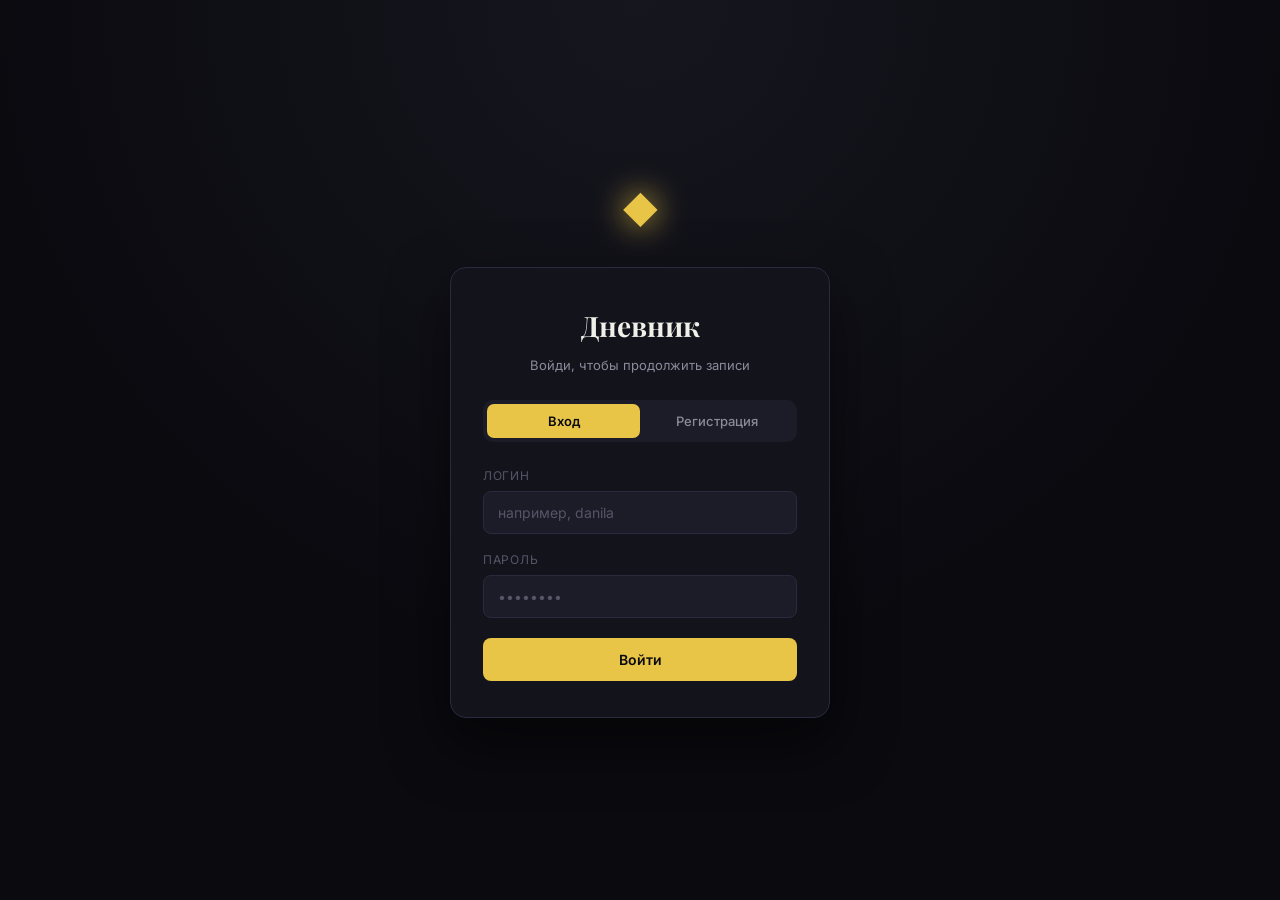
==== templates/login.html @ f40a713b "Create login.html" ====
<!DOCTYPE html>
<html lang="ru">
<head>
    <meta charset="UTF-8">
    <meta name="viewport" content="width=device-width, initial-scale=1.0">
    <title>Вход — Личный дневник</title>
    <link rel="preconnect" href="https://fonts.googleapis.com">
    <link rel="preconnect" href="https://fonts.gstatic.com" crossorigin>
    <link href="https://fonts.googleapis.com/css2?family=Playfair+Display:ital,wght@0,400;0,600;0,700;1,400&family=Inter:wght@300;400;500;600&display=swap" rel="stylesheet">
    <link rel="stylesheet" href="/static/css/style.css">
    <link rel="stylesheet" href="/static/css/auth.css">
</head>
<body class="auth-body">

<div class="auth-wrapper">
    <div class="auth-decoration">◆</div>

    <div class="auth-card">
        <div class="auth-header">
            <h1 class="auth-title">Дневник</h1>
            <p class="auth-sub" id="auth-tab-label">Войди, чтобы продолжить записи</p>
        </div>

        <div class="auth-tabs">
            <button class="auth-tab active" data-tab="login">Вход</button>
            <button class="auth-tab" data-tab="register">Регистрация</button>
        </div>

        <form class="auth-form" id="auth-form">
            <div class="auth-field">
                <label class="auth-label">Логин</label>
                <input type="text" id="auth-username" class="auth-input" placeholder="например, danila" autocomplete="username" required>
            </div>
            <div class="auth-field">
                <label class="auth-label">Пароль</label>
                <input type="password" id="auth-password" class="auth-input" placeholder="••••••••" autocomplete="current-password" required>
            </div>

            <div class="auth-error" id="auth-error" style="display:none"></div>

            <button type="submit" class="auth-submit" id="auth-submit">Войти</button>
        </form>
    </div>
</div>

<script src="/static/js/auth.js"></script>
</body>
</html>
---- static/css/style.css ----
/* =============================================
   ЛИЧНЫЙ ДНЕВНИК — Premium Dark Design
   ============================================= */

*, *::before, *::after { box-sizing: border-box; margin: 0; padding: 0; }

:root {
    --bg:        #0A0A0F;
    --surface:   #13131C;
    --surface2:  #1C1C28;
    --surface3:  #252535;
    --border:    #2A2A3E;
    --border2:   #3A3A50;
    --gold:      #E8C547;
    --gold-dim:  #A88C2A;
    --gold-glow: rgba(232, 197, 71, 0.15);
    --text:      #F0EFE8;
    --text-muted: #8A8A9A;
    --text-dim:  #555568;
    --red:       #E05555;
    --green:     #4ECB71;
    --font-display: 'Playfair Display', Georgia, serif;
    --font-body:    'Inter', system-ui, sans-serif;
    --radius:    10px;
    --transition: 0.2s cubic-bezier(0.4, 0, 0.2, 1);
}

html, body {
    height: 100%;
    background: var(--bg);
    color: var(--text);
    font-family: var(--font-body);
    font-size: 15px;
    line-height: 1.6;
    -webkit-font-smoothing: antialiased;
    overflow: hidden;
}

/* ── LAYOUT ─────────────────────────────────── */
.app-wrapper {
    display: flex;
    height: 100vh;
    width: 100vw;
    overflow: hidden;
}

/* ── SIDEBAR ─────────────────────────────────── */
.sidebar {
    width: 320px;
    min-width: 320px;
    background: var(--surface);
    border-right: 1px solid var(--border);
    display: flex;
    flex-direction: column;
    overflow: hidden;
}

.sidebar-header {
    padding: 24px 24px 20px;
    border-bottom: 1px solid var(--border);
}

.logo {
    display: flex;
    align-items: center;
    gap: 12px;
}

.logo-icon {
    color: var(--gold);
    font-size: 22px;
    line-height: 1;
    filter: drop-shadow(0 0 8px var(--gold));
}

.logo-text {
    display: flex;
    flex-direction: column;
}

.logo-title {
    font-family: var(--font-display);
    font-size: 20px;
    font-weight: 600;
    color: var(--text);
    letter-spacing: 0.02em;
}

.logo-sub {
    font-size: 11px;
    color: var(--text-dim);
    text-transform: uppercase;
    letter-spacing: 0.1em;
    margin-top: 1px;
}

/* Stats */
.sidebar-stats {
    display: flex;
    align-items: center;
    gap: 0;
    padding: 16px 24px;
    border-bottom: 1px solid var(--border);
}

.stat-item {
    display: flex;
    flex-direction: column;
    flex: 1;
}

.stat-num {
    font-family: var(--font-display);
    font-size: 26px;
    font-weight: 700;
    color: var(--gold);
    line-height: 1;
}

.stat-label {
    font-size: 11px;
    color: var(--text-dim);
    text-transform: uppercase;
    letter-spacing: 0.08em;
    margin-top: 3px;
}

.stat-divider {
    width: 1px;
    height: 36px;
    background: var(--border);
    margin: 0 20px;
}

/* New button */
.btn-new {
    margin: 16px 16px 0;
    padding: 13px 20px;
    background: var(--gold);
    color: #0A0A0F;
    border: none;
    border-radius: var(--radius);
    font-family: var(--font-body);
    font-size: 14px;
    font-weight: 600;
    cursor: pointer;
    display: flex;
    align-items: center;
    gap: 8px;
    transition: var(--transition);
    letter-spacing: 0.02em;
}

.btn-new:hover {
    background: #F0D060;
    transform: translateY(-1px);
    box-shadow: 0 4px 20px var(--gold-glow);
}

.btn-new-icon {
    font-size: 20px;
    font-weight: 300;
    line-height: 1;
}

/* Controls */
.sidebar-controls {
    padding: 16px 16px 8px;
    display: flex;
    flex-direction: column;
    gap: 10px;
}

.search-wrap {
    position: relative;
    display: flex;
    align-items: center;
}

.search-icon {
    position: absolute;
    left: 12px;
    color: var(--text-dim);
    font-size: 16px;
    pointer-events: none;
}

.search-input {
    width: 100%;
    padding: 10px 36px 10px 36px;
    background: var(--surface2);
    border: 1px solid var(--border);
    border-radius: 8px;
    color: var(--text);
    font-family: var(--font-body);
    font-size: 13px;
    outline: none;
    transition: var(--transition);
}

.search-input::placeholder { color: var(--text-dim); }

.search-input:focus {
    border-color: var(--gold-dim);
    background: var(--surface3);
}

.search-clear {
    position: absolute;
    right: 10px;
    background: none;
    border: none;
    color: var(--text-dim);
    font-size: 18px;
    cursor: pointer;
    padding: 2px 4px;
    line-height: 1;
    transition: var(--transition);
}
.search-clear:hover { color: var(--text); }

.sort-wrap {
    display: flex;
    align-items: center;
    gap: 10px;
}

.sort-label {
    font-size: 12px;
    color: var(--text-dim);
    white-space: nowrap;
}

.sort-btns {
    display: flex;
    gap: 4px;
}

.sort-btn {
    padding: 5px 12px;
    background: transparent;
    border: 1px solid var(--border);
    border-radius: 6px;
    color: var(--text-muted);
    font-size: 12px;
    cursor: pointer;
    transition: var(--transition);
}

.sort-btn:hover { border-color: var(--border2); color: var(--text); }

.sort-btn.active {
    background: var(--surface3);
    border-color: var(--gold-dim);
    color: var(--gold);
}

/* Notes list */
.notes-list {
    flex: 1;
    overflow-y: auto;
    padding: 8px 8px 16px;
}

.notes-list::-webkit-scrollbar { width: 4px; }
.notes-list::-webkit-scrollbar-track { background: transparent; }
.notes-list::-webkit-scrollbar-thumb { background: var(--border2); border-radius: 2px; }

.note-card {
    padding: 14px 16px;
    border-radius: 8px;
    cursor: pointer;
    transition: var(--transition);
    border: 1px solid transparent;
    position: relative;
    margin-bottom: 4px;
    overflow: hidden;
}

.note-card::before {
    content: '';
    position: absolute;
    left: 0; top: 0; bottom: 0;
    width: 3px;
    background: var(--gold);
    border-radius: 0 2px 2px 0;
    opacity: 0;
    transition: var(--transition);
}

.note-card:hover {
    background: var(--surface2);
    border-color: var(--border);
}

.note-card:hover::before { opacity: 0.6; }

.note-card.active {
    background: var(--surface2);
    border-color: var(--border2);
}

.note-card.active::before { opacity: 1; }

.note-card-title {
    font-size: 14px;
    font-weight: 500;
    color: var(--text);
    white-space: nowrap;
    overflow: hidden;
    text-overflow: ellipsis;
    margin-bottom: 4px;
}

.note-card-preview {
    font-size: 12px;
    color: var(--text-muted);
    white-space: nowrap;
    overflow: hidden;
    text-overflow: ellipsis;
    line-height: 1.4;
}

.note-card-footer {
    display: flex;
    align-items: center;
    justify-content: space-between;
    margin-top: 8px;
}

.note-card-date {
    font-size: 11px;
    color: var(--text-dim);
    font-variant-numeric: tabular-nums;
}

.note-card-mood {
    font-size: 13px;
}

.empty-state-sidebar {
    padding: 32px 16px;
    text-align: center;
    color: var(--text-dim);
    font-size: 13px;
}

/* ── MAIN AREA ─────────────────────────────────── */
.main-area {
    flex: 1;
    overflow: hidden;
    position: relative;
    background: var(--bg);
}

/* Welcome */
.welcome-screen {
    height: 100%;
    display: flex;
    align-items: center;
    justify-content: center;
}

.welcome-content {
    text-align: center;
    max-width: 420px;
    padding: 40px;
    animation: fadeInUp 0.5s ease;
}

.welcome-decoration {
    font-size: 48px;
    color: var(--gold);
    filter: drop-shadow(0 0 20px var(--gold));
    margin-bottom: 24px;
    animation: pulse 3s ease infinite;
}

@keyframes pulse {
    0%, 100% { opacity: 0.8; filter: drop-shadow(0 0 12px var(--gold)); }
    50% { opacity: 1; filter: drop-shadow(0 0 24px var(--gold)); }
}

.welcome-title {
    font-family: var(--font-display);
    font-size: 42px;
    font-weight: 600;
    line-height: 1.2;
    color: var(--text);
    margin-bottom: 16px;
}

.welcome-title em {
    color: var(--gold);
    font-style: italic;
}

.welcome-sub {
    color: var(--text-muted);
    font-size: 15px;
    margin-bottom: 32px;
}

.btn-welcome {
    padding: 14px 32px;
    background: transparent;
    border: 1px solid var(--gold);
    border-radius: var(--radius);
    color: var(--gold);
    font-family: var(--font-body);
    font-size: 14px;
    font-weight: 500;
    cursor: pointer;
    transition: var(--transition);
    letter-spacing: 0.05em;
}

.btn-welcome:hover {
    background: var(--gold-glow);
    box-shadow: 0 0 30px var(--gold-glow);
}

/* Note View */
.note-view {
    height: 100%;
    display: flex;
    flex-direction: column;
    animation: fadeInUp 0.3s ease;
}

.note-toolbar {
    padding: 20px 40px;
    display: flex;
    align-items: center;
    justify-content: space-between;
    border-bottom: 1px solid var(--border);
    background: var(--surface);
}

.note-meta-top {
    display: flex;
    align-items: center;
    gap: 16px;
}

.note-date-display {
    font-size: 13px;
    color: var(--text-dim);
    font-variant-numeric: tabular-nums;
}

.note-mood-badge {
    font-size: 18px;
}

.note-actions {
    display: flex;
    gap: 8px;
}

.action-btn {
    display: flex;
    align-items: center;
    gap: 6px;
    padding: 8px 16px;
    border-radius: 8px;
    font-family: var(--font-body);
    font-size: 13px;
    font-weight: 500;
    cursor: pointer;
    transition: var(--transition);
    border: 1px solid var(--border);
}

.edit-btn {
    background: var(--surface2);
    color: var(--text-muted);
}

.edit-btn:hover {
    background: var(--surface3);
    border-color: var(--gold-dim);
    color: var(--gold);
}

.delete-btn {
    background: transparent;
    color: var(--text-dim);
}

.delete-btn:hover {
    background: rgba(224, 85, 85, 0.1);
    border-color: var(--red);
    color: var(--red);
}

.save-btn {
    background: var(--gold);
    color: #0A0A0F;
    border-color: var(--gold);
    font-weight: 600;
}

.save-btn:hover {
    background: #F0D060;
    box-shadow: 0 4px 16px var(--gold-glow);
}

.cancel-btn {
    background: transparent;
    color: var(--text-muted);
}

.cancel-btn:hover {
    background: var(--surface2);
    color: var(--text);
}

.note-content-area {
    flex: 1;
    overflow-y: auto;
    padding: 48px 64px;
}

.note-content-area::-webkit-scrollbar { width: 6px; }
.note-content-area::-webkit-scrollbar-track { background: transparent; }
.note-content-area::-webkit-scrollbar-thumb { background: var(--border2); border-radius: 3px; }

.note-title-display {
    font-family: var(--font-display);
    font-size: 40px;
    font-weight: 700;
    color: var(--text);
    line-height: 1.2;
    margin-bottom: 16px;
    letter-spacing: -0.01em;
}

.note-tags-display {
    display: flex;
    flex-wrap: wrap;
    gap: 6px;
    margin-bottom: 32px;
}

.tag-chip {
    padding: 3px 10px;
    background: var(--surface2);
    border: 1px solid var(--border);
    border-radius: 20px;
    font-size: 12px;
    color: var(--text-muted);
}

.note-body-display {
    font-family: var(--font-body);
    font-size: 16px;
    line-height: 1.85;
    color: var(--text);
    white-space: pre-wrap;
    word-wrap: break-word;
}

/* ── EDITOR ─────────────────────────────────── */
.note-editor {
    height: 100%;
    display: flex;
    flex-direction: column;
    animation: fadeInUp 0.3s ease;
}

.editor-toolbar {
    padding: 20px 40px;
    display: flex;
    align-items: center;
    justify-content: space-between;
    border-bottom: 1px solid var(--border);
    background: var(--surface);
}

.editor-mode-label {
    font-size: 13px;
    color: var(--text-dim);
    text-transform: uppercase;
    letter-spacing: 0.1em;
}

.editor-actions {
    display: flex;
    gap: 8px;
}

.editor-body {
    flex: 1;
    display: flex;
    flex-direction: column;
    padding: 32px 64px 24px;
    overflow-y: auto;
    gap: 0;
}

.editor-body::-webkit-scrollbar { width: 6px; }
.editor-body::-webkit-scrollbar-track { background: transparent; }
.editor-body::-webkit-scrollbar-thumb { background: var(--border2); border-radius: 3px; }

.editor-title-input {
    background: transparent;
    border: none;
    border-bottom: 1px solid var(--border);
    color: var(--text);
    font-family: var(--font-display);
    font-size: 36px;
    font-weight: 600;
    padding: 0 0 16px;
    margin-bottom: 20px;
    outline: none;
    transition: var(--transition);
    width: 100%;
}

.editor-title-input::placeholder { color: var(--text-dim); }

.editor-title-input:focus {
    border-bottom-color: var(--gold-dim);
}

.editor-meta-row {
    display: flex;
    align-items: center;
    gap: 32px;
    padding: 12px 0;
    border-bottom: 1px solid var(--border);
    margin-bottom: 24px;
    flex-wrap: wrap;
}

.meta-label {
    font-size: 12px;
    color: var(--text-dim);
    text-transform: uppercase;
    letter-spacing: 0.08em;
    margin-right: 8px;
}

.mood-select-wrap, .tags-wrap {
    display: flex;
    align-items: center;
}

.mood-options {
    display: flex;
    gap: 4px;
}

.mood-btn {
    padding: 4px 6px;
    background: transparent;
    border: 1px solid transparent;
    border-radius: 6px;
    font-size: 18px;
    cursor: pointer;
    transition: var(--transition);
    line-height: 1;
}

.mood-btn:hover {
    background: var(--surface2);
    border-color: var(--border);
    transform: scale(1.15);
}

.mood-btn.active {
    background: var(--surface2);
    border-color: var(--gold-dim);
    transform: scale(1.1);
}

.tags-input {
    background: transparent;
    border: 1px solid var(--border);
    border-radius: 6px;
    color: var(--text);
    font-family: var(--font-body);
    font-size: 13px;
    padding: 6px 12px;
    outline: none;
    width: 220px;
    transition: var(--transition);
}

.tags-input::placeholder { color: var(--text-dim); }
.tags-input:focus { border-color: var(--gold-dim); }

.editor-textarea {
    flex: 1;
    min-height: 300px;
    background: transparent;
    border: none;
    color: var(--text);
    font-family: var(--font-body);
    font-size: 16px;
    line-height: 1.85;
    resize: none;
    outline: none;
    width: 100%;
}

.editor-textarea::placeholder { color: var(--text-dim); }

.editor-footer {
    padding-top: 16px;
    border-top: 1px solid var(--border);
    margin-top: 16px;
    display: flex;
    justify-content: flex-end;
}

.char-count {
    font-size: 12px;
    color: var(--text-dim);
}

/* ── MODAL ─────────────────────────────────── */
.modal-overlay {
    position: fixed;
    inset: 0;
    background: rgba(0, 0, 0, 0.7);
    display: flex;
    align-items: center;
    justify-content: center;
    z-index: 1000;
    backdrop-filter: blur(4px);
    animation: fadeIn 0.2s ease;
}

.modal {
    background: var(--surface2);
    border: 1px solid var(--border2);
    border-radius: 14px;
    padding: 40px;
    max-width: 360px;
    width: 90%;
    text-align: center;
    animation: scaleIn 0.2s ease;
}

.modal-icon {
    font-size: 32px;
    color: var(--red);
    margin-bottom: 16px;
}

.modal-title {
    font-family: var(--font-display);
    font-size: 22px;
    font-weight: 600;
    margin-bottom: 10px;
    color: var(--text);
}

.modal-text {
    font-size: 14px;
    color: var(--text-muted);
    margin-bottom: 28px;
    line-height: 1.6;
}

.modal-btns {
    display: flex;
    gap: 10px;
    justify-content: center;
}

.modal-btn {
    padding: 11px 28px;
    border-radius: 8px;
    font-family: var(--font-body);
    font-size: 14px;
    font-weight: 500;
    cursor: pointer;
    transition: var(--transition);
    border: 1px solid var(--border);
}

.modal-btn.cancel {
    background: var(--surface3);
    color: var(--text-muted);
}

.modal-btn.cancel:hover {
    background: var(--surface);
    color: var(--text);
}

.modal-btn.confirm {
    background: var(--red);
    border-color: var(--red);
    color: white;
}

.modal-btn.confirm:hover {
    background: #F06060;
    box-shadow: 0 4px 16px rgba(224, 85, 85, 0.3);
}

/* ── TOAST ─────────────────────────────────── */
.toast {
    position: fixed;
    bottom: 32px;
    right: 32px;
    padding: 14px 22px;
    background: var(--surface2);
    border: 1px solid var(--border2);
    border-radius: 10px;
    font-size: 14px;
    color: var(--text);
    z-index: 2000;
    opacity: 0;
    transform: translateY(12px);
    transition: opacity 0.25s ease, transform 0.25s ease;
    pointer-events: none;
    box-shadow: 0 8px 32px rgba(0,0,0,0.4);
}

.toast.show {
    opacity: 1;
    transform: translateY(0);
}

.toast.success { border-left: 3px solid var(--green); }
.toast.error   { border-left: 3px solid var(--red); }
.toast.info    { border-left: 3px solid var(--gold); }

/* ── HIGHLIGHT ─────────────────────────────── */
mark {
    background: rgba(232, 197, 71, 0.25);
    color: var(--gold);
    border-radius: 2px;
    padding: 0 2px;
}

/* ── ANIMATIONS ─────────────────────────────── */
@keyframes fadeIn { from { opacity: 0; } to { opacity: 1; } }
@keyframes fadeInUp {
    from { opacity: 0; transform: translateY(16px); }
    to   { opacity: 1; transform: translateY(0); }
}
@keyframes scaleIn {
    from { opacity: 0; transform: scale(0.94); }
    to   { opacity: 1; transform: scale(1); }
}

/* ── SCROLLBAR GLOBAL ─────────────────────────── */
::-webkit-scrollbar { width: 6px; height: 6px; }
::-webkit-scrollbar-track { background: transparent; }
::-webkit-scrollbar-thumb { background: var(--border2); border-radius: 3px; }
---- static/css/auth.css ----
/* ── AUTH PAGE ─────────────────────────────────── */

.auth-body {
    overflow: auto;
    height: auto;
}

.auth-wrapper {
    min-height: 100vh;
    display: flex;
    flex-direction: column;
    align-items: center;
    justify-content: center;
    padding: 24px;
    background: radial-gradient(circle at 50% 0%, #16161F 0%, var(--bg) 60%);
}

.auth-decoration {
    font-size: 36px;
    color: var(--gold);
    filter: drop-shadow(0 0 16px var(--gold));
    margin-bottom: 28px;
    animation: pulse 3s ease infinite;
}

.auth-card {
    width: 100%;
    max-width: 380px;
    background: var(--surface);
    border: 1px solid var(--border);
    border-radius: 16px;
    padding: 36px 32px;
    box-shadow: 0 24px 60px rgba(0,0,0,0.5);
    animation: fadeInUp 0.4s ease;
}

.auth-header {
    text-align: center;
    margin-bottom: 24px;
}

.auth-title {
    font-family: var(--font-display);
    font-size: 28px;
    font-weight: 700;
    color: var(--text);
    margin-bottom: 6px;
}

.auth-sub {
    font-size: 13px;
    color: var(--text-muted);
}

.auth-tabs {
    display: flex;
    background: var(--surface2);
    border-radius: 10px;
    padding: 4px;
    margin-bottom: 24px;
}

.auth-tab {
    flex: 1;
    padding: 9px 0;
    background: transparent;
    border: none;
    border-radius: 7px;
    color: var(--text-muted);
    font-family: var(--font-body);
    font-size: 13px;
    font-weight: 500;
    cursor: pointer;
    transition: var(--transition);
}

.auth-tab.active {
    background: var(--gold);
    color: #0A0A0F;
    font-weight: 600;
}

.auth-form {
    display: flex;
    flex-direction: column;
    gap: 16px;
}

.auth-field {
    display: flex;
    flex-direction: column;
    gap: 6px;
}

.auth-label {
    font-size: 12px;
    color: var(--text-dim);
    text-transform: uppercase;
    letter-spacing: 0.06em;
}

.auth-input {
    padding: 12px 14px;
    background: var(--surface2);
    border: 1px solid var(--border);
    border-radius: 8px;
    color: var(--text);
    font-family: var(--font-body);
    font-size: 14px;
    outline: none;
    transition: var(--transition);
}

.auth-input::placeholder { color: var(--text-dim); }

.auth-input:focus {
    border-color: var(--gold-dim);
    background: var(--surface3);
}

.auth-error {
    padding: 10px 14px;
    background: rgba(224, 85, 85, 0.1);
    border: 1px solid rgba(224, 85, 85, 0.3);
    border-radius: 8px;
    color: var(--red);
    font-size: 13px;
}

.auth-submit {
    padding: 13px;
    background: var(--gold);
    color: #0A0A0F;
    border: none;
    border-radius: 8px;
    font-family: var(--font-body);
    font-size: 14px;
    font-weight: 600;
    cursor: pointer;
    transition: var(--transition);
    margin-top: 4px;
}

.auth-submit:hover {
    background: #F0D060;
    box-shadow: 0 4px 20px var(--gold-glow);
}

.auth-submit:disabled {
    opacity: 0.6;
    cursor: not-allowed;
}
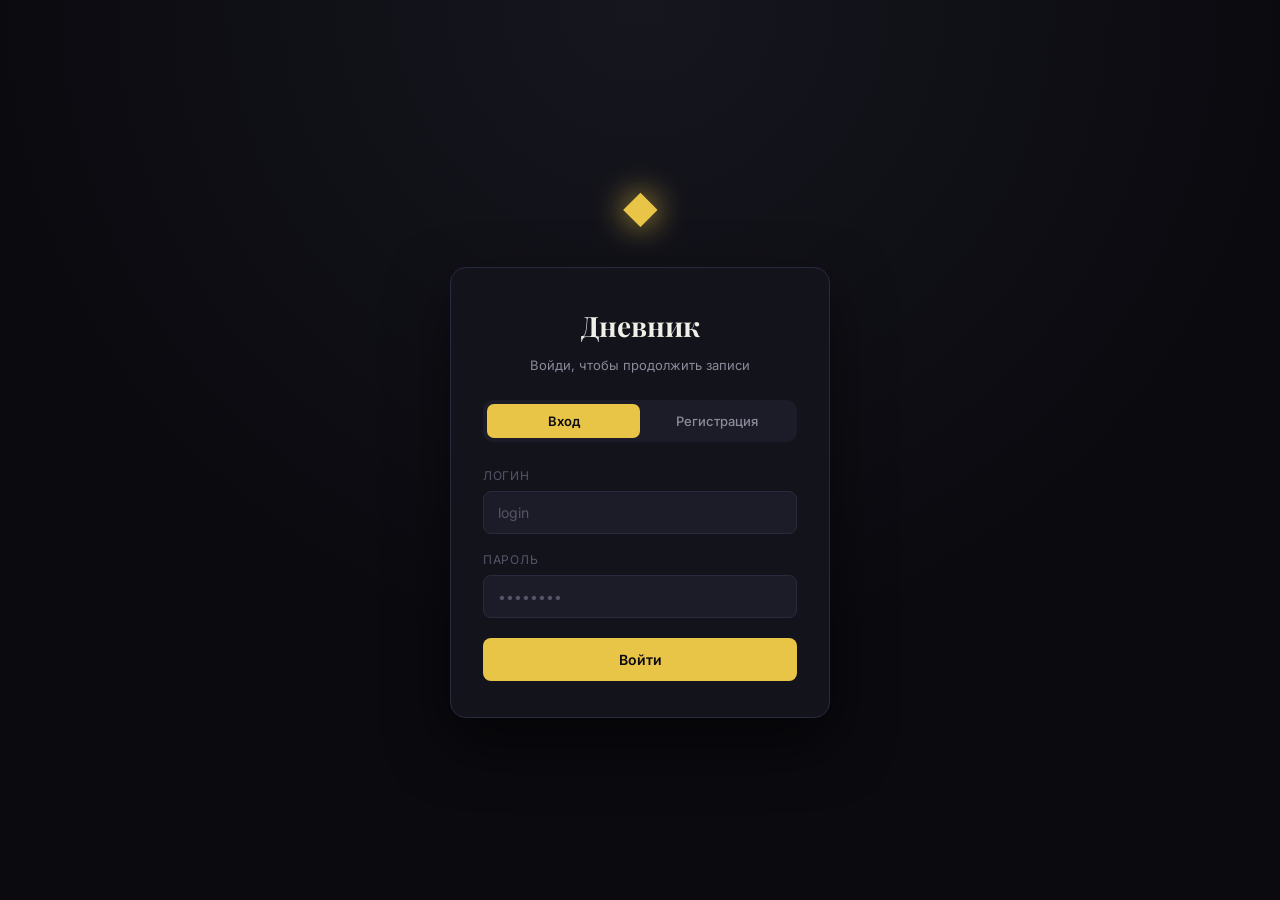
==== commit 1a26f2e9: "Update login.html" ====
--- a/templates/login.html
+++ b/templates/login.html
@@ -29,7 +29,7 @@
         <form class="auth-form" id="auth-form">
             <div class="auth-field">
                 <label class="auth-label">Логин</label>
-                <input type="text" id="auth-username" class="auth-input" placeholder="например, danila" autocomplete="username" required>
+                <input type="text" id="auth-username" class="auth-input" placeholder="login" autocomplete="username" required>
             </div>
             <div class="auth-field">
                 <label class="auth-label">Пароль</label>
